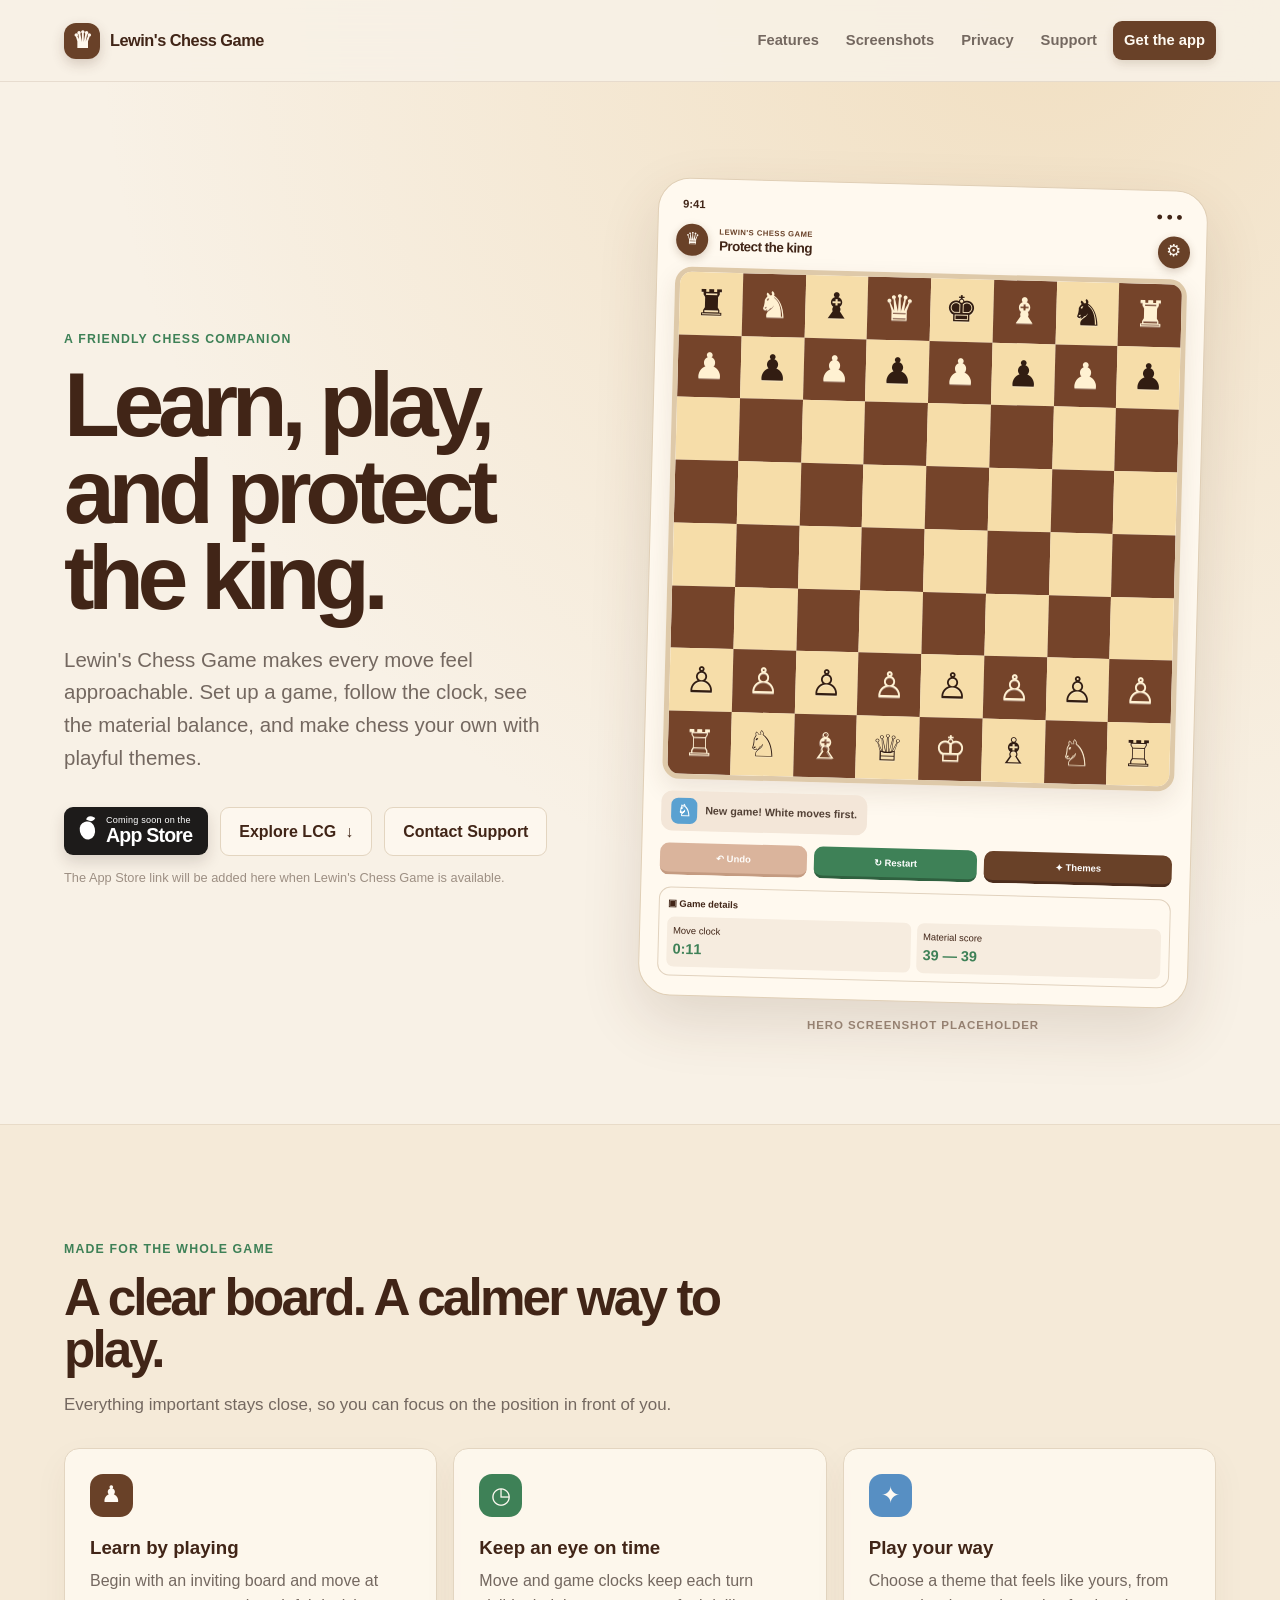
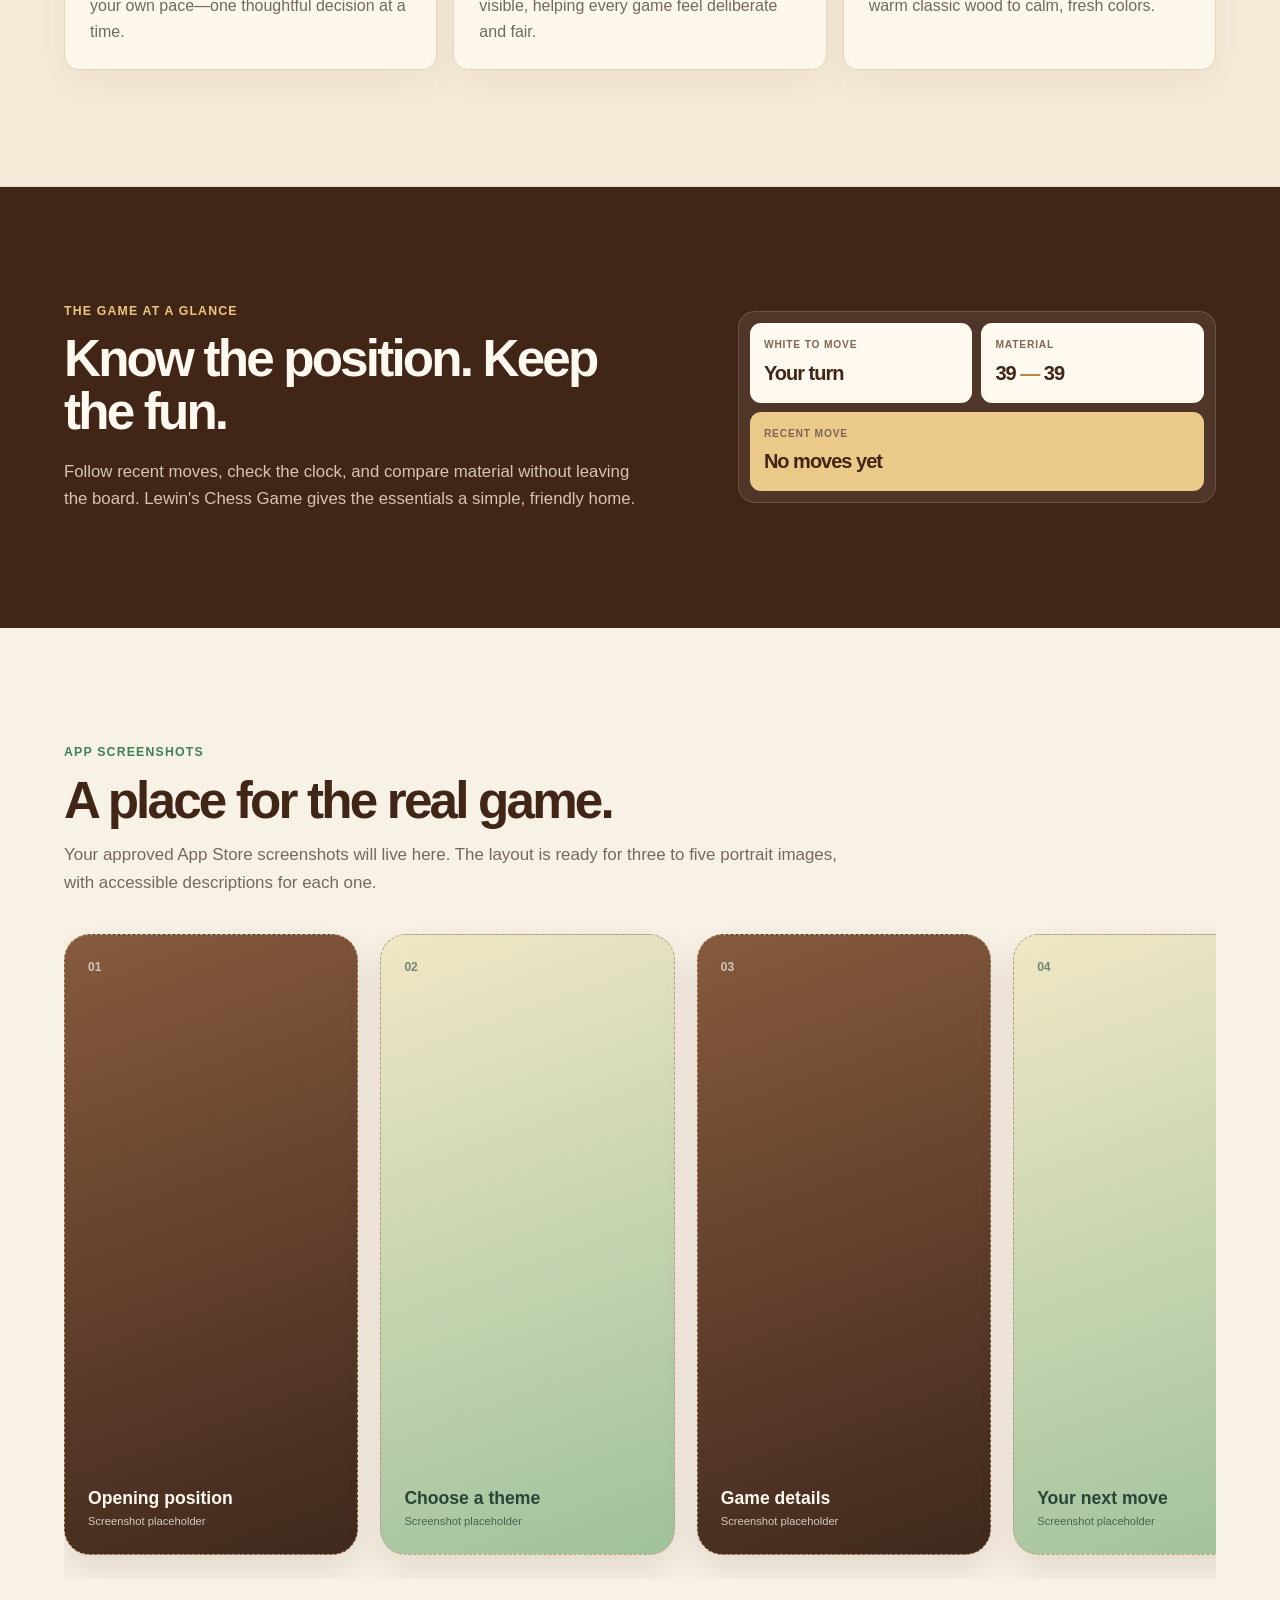
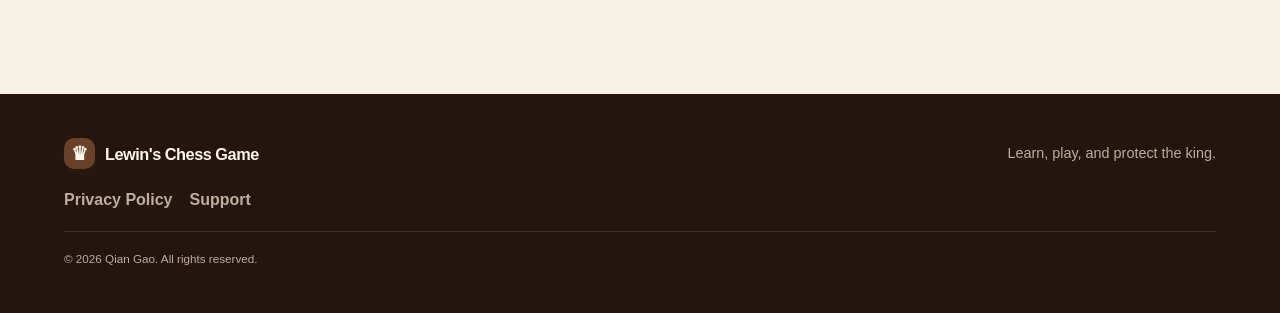
==== index.html @ d878111b "Commit message: Add initial project files including favicon, CSS, and HTML pages for index, privacy," ====
<!doctype html>
<html lang="en">
  <head>
    <meta charset="utf-8">
    <meta name="viewport" content="width=device-width, initial-scale=1">
    <meta name="theme-color" content="#f8f1e6">
    <meta name="description" content="Lewin's Chess Game is a friendly chess companion for learning, playing, and protecting the king.">
    <title>Lewin's Chess Game — Learn, play, and protect the king</title>
    <link rel="icon" href="assets/favicon.svg" type="image/svg+xml">
    <link rel="stylesheet" href="css/style.css">
  </head>
  <body>
    <header class="site-header">
      <a class="brand" href="index.html" aria-label="Lewin's Chess Game home">
        <span class="brand-mark" aria-hidden="true">♛</span>
        <span>Lewin's Chess Game</span>
      </a>
      <nav class="site-nav" aria-label="Main navigation">
        <a href="#features">Features</a>
        <a href="#screenshots">Screenshots</a>
        <a href="privacy.html">Privacy</a>
        <a href="support.html">Support</a>
        <a class="primary-nav-link" href="#download">Get the app</a>
      </nav>
    </header>

    <main>
      <section class="hero" aria-labelledby="hero-title">
        <div class="hero-copy">
          <p class="eyebrow">A friendly chess companion</p>
          <h1 id="hero-title">Learn, play, and protect the king.</h1>
          <p class="lead">Lewin's Chess Game makes every move feel approachable. Set up a game, follow the clock, see the material balance, and make chess your own with playful themes.</p>
          <div class="actions" id="download">
            <!-- Replace # with the App Store URL when the app is published. -->
            <a class="app-store-badge" href="#app-store-note" aria-label="Lewin's Chess Game on the App Store — coming soon">
              <span class="apple" aria-hidden="true">●</span><span><small>Coming soon on the</small><strong>App Store</strong></span>
            </a>
            <a class="button secondary" href="#features">Explore LCG <span aria-hidden="true">↓</span></a>
            <a class="button secondary" href="support.html">Contact Support</a>
          </div>
          <p class="app-store-note" id="app-store-note">The App Store link will be added here when Lewin's Chess Game is available.</p>
        </div>

        <div class="hero-media" aria-label="Lewin's Chess Game preview placeholder">
          <!-- Replace this entire .app-preview block with the final hero screenshot when supplied. -->
          <div class="app-preview">
            <div class="phone-top"><span>9:41</span><span>● ● ●</span></div>
            <div class="game-heading">
              <span class="mini-crown">♛</span>
              <span><b>LEWIN'S CHESS GAME</b><strong>Protect the king</strong></span>
              <span class="settings" aria-hidden="true">⚙</span>
            </div>
            <div class="chessboard" aria-hidden="true">
              <span>♜</span><span>♞</span><span>♝</span><span>♛</span><span>♚</span><span>♝</span><span>♞</span><span>♜</span>
              <span>♟</span><span>♟</span><span>♟</span><span>♟</span><span>♟</span><span>♟</span><span>♟</span><span>♟</span>
              <span></span><span></span><span></span><span></span><span></span><span></span><span></span><span></span>
              <span></span><span></span><span></span><span></span><span></span><span></span><span></span><span></span>
              <span></span><span></span><span></span><span></span><span></span><span></span><span></span><span></span>
              <span></span><span></span><span></span><span></span><span></span><span></span><span></span><span></span>
              <span>♙</span><span>♙</span><span>♙</span><span>♙</span><span>♙</span><span>♙</span><span>♙</span><span>♙</span>
              <span>♖</span><span>♘</span><span>♗</span><span>♕</span><span>♔</span><span>♗</span><span>♘</span><span>♖</span>
            </div>
            <div class="game-message"><span class="message-icon">♘</span><span>New game! White moves first.</span></div>
            <div class="game-buttons"><span>↶ Undo</span><span>↻ Restart</span><span>✦ Themes</span></div>
            <div class="game-details"><b>▣ Game details</b><span>Move clock <strong>0:11</strong></span><span>Material score <strong>39 — 39</strong></span></div>
          </div>
          <p class="placeholder-label">Hero screenshot placeholder</p>
        </div>
      </section>

      <section class="section features-section" id="features" aria-labelledby="features-title">
        <div class="section-heading">
          <p class="eyebrow">Made for the whole game</p>
          <h2 id="features-title">A clear board. A calmer way to play.</h2>
          <p>Everything important stays close, so you can focus on the position in front of you.</p>
        </div>
        <div class="feature-grid">
          <article class="feature">
            <span class="feature-icon" aria-hidden="true">♟</span>
            <h3>Learn by playing</h3>
            <p>Begin with an inviting board and move at your own pace—one thoughtful decision at a time.</p>
          </article>
          <article class="feature">
            <span class="feature-icon" aria-hidden="true">◷</span>
            <h3>Keep an eye on time</h3>
            <p>Move and game clocks keep each turn visible, helping every game feel deliberate and fair.</p>
          </article>
          <article class="feature">
            <span class="feature-icon" aria-hidden="true">✦</span>
            <h3>Play your way</h3>
            <p>Choose a theme that feels like yours, from warm classic wood to calm, fresh colors.</p>
          </article>
        </div>
      </section>

      <section class="section play-section" aria-labelledby="play-title">
        <div class="play-card">
          <div>
            <p class="eyebrow">The game at a glance</p>
            <h2 id="play-title">Know the position. Keep the fun.</h2>
            <p>Follow recent moves, check the clock, and compare material without leaving the board. Lewin's Chess Game gives the essentials a simple, friendly home.</p>
          </div>
          <div class="status-card" aria-label="Example game status">
            <div><span>WHITE TO MOVE</span><strong>Your turn</strong></div>
            <div><span>MATERIAL</span><strong>39 <i>—</i> 39</strong></div>
            <div class="recent-move"><span>RECENT MOVE</span><strong>No moves yet</strong></div>
          </div>
        </div>
      </section>

      <section class="section app-showcase" id="screenshots" aria-labelledby="screenshots-title">
        <div class="showcase-copy">
          <p class="eyebrow">App screenshots</p>
          <h2 id="screenshots-title">A place for the real game.</h2>
          <p>Your approved App Store screenshots will live here. The layout is ready for three to five portrait images, with accessible descriptions for each one.</p>
        </div>
        <!-- Replace the placeholder cards below with <img> elements using final App Store screenshots. -->
        <div class="screenshots" aria-label="Lewin's Chess Game screenshot placeholders">
          <div class="screenshot-placeholder"><span>01</span><strong>Opening position</strong><small>Screenshot placeholder</small></div>
          <div class="screenshot-placeholder alternate"><span>02</span><strong>Choose a theme</strong><small>Screenshot placeholder</small></div>
          <div class="screenshot-placeholder"><span>03</span><strong>Game details</strong><small>Screenshot placeholder</small></div>
          <div class="screenshot-placeholder alternate"><span>04</span><strong>Your next move</strong><small>Screenshot placeholder</small></div>
        </div>
      </section>
    </main>

    <footer class="site-footer">
      <a class="brand footer-brand" href="index.html"><span class="brand-mark" aria-hidden="true">♛</span><span>Lewin's Chess Game</span></a>
      <p>Learn, play, and protect the king.</p>
      <div>
        <a href="privacy.html">Privacy Policy</a>
        <a href="support.html">Support</a>
      </div>
      <small>© <span id="year">2026</span> Qian Gao. All rights reserved.</small>
    </footer>
    <script>document.getElementById('year').textContent = new Date().getFullYear();</script>
  </body>
</html>
---- css/style.css ----
:root {
  --header-height: 82px;
  --ink: #35271f;
  --muted: #746860;
  --line: #e3d5c0;
  --paper: #f8f1e6;
  --paper-deep: #f1e3cf;
  --white: #fffaf2;
  --brown: #694128;
  --brown-deep: #412517;
  --tan: #e4bd7c;
  --green: #3e8157;
  --blue: #578fc3;
  --shadow: 0 24px 60px rgba(85, 49, 25, .14);
}

* { box-sizing: border-box; }
html { scroll-behavior: smooth; overflow-x: hidden; }
body {
  margin: 0;
  padding-top: var(--header-height);
  color: var(--ink);
  background: radial-gradient(circle at 82% 0%, rgba(228, 189, 124, .34), transparent 26%), var(--paper);
  font-family: -apple-system, BlinkMacSystemFont, "Segoe UI", Inter, Roboto, Helvetica, Arial, sans-serif;
  line-height: 1.6;
  overflow-x: hidden;
}
img { display: block; max-width: 100%; }
a { color: inherit; }

.site-header {
  position: fixed; inset: 0 0 auto; z-index: 10;
  display: flex; align-items: center; justify-content: space-between; gap: 16px;
  min-height: var(--header-height); padding: 14px clamp(18px, 5vw, 72px);
  background: rgba(248, 241, 230, .9); border-bottom: 1px solid rgba(105, 65, 40, .12);
  backdrop-filter: blur(18px);
}
.brand { display: inline-flex; align-items: center; gap: 10px; color: var(--brown-deep); font-size: 1.02rem; font-weight: 850; letter-spacing: -.03em; text-decoration: none; white-space: nowrap; }
.brand-mark { display: grid; width: 36px; height: 36px; place-items: center; color: #fff8ed; background: var(--brown); border-radius: 12px; font-family: Georgia, serif; font-size: 1.46rem; line-height: 1; box-shadow: 0 5px 13px rgba(73, 41, 23, .2); }
.site-nav { display: flex; align-items: center; gap: 5px; margin-left: auto; }
.site-nav a { padding: 8px 11px; border-radius: 9px; color: var(--muted); font-size: .92rem; font-weight: 720; text-decoration: none; white-space: nowrap; }
.site-nav a:hover, .site-nav a[aria-current="page"] { color: var(--brown-deep); background: rgba(105, 65, 40, .08); }
.site-nav .primary-nav-link { color: #fffaf2; background: var(--brown); box-shadow: 0 4px 10px rgba(73, 41, 23, .15); }
.site-nav .primary-nav-link:hover { color: white; background: var(--brown-deep); }

.hero { display: grid; grid-template-columns: minmax(0, .91fr) minmax(340px, 1.09fr); align-items: center; gap: clamp(32px, 6vw, 88px); min-height: calc(100vh - var(--header-height)); padding: clamp(50px, 8vw, 104px) clamp(20px, 5vw, 72px) clamp(56px, 7vw, 92px); }
.hero-copy { max-width: 645px; }
.eyebrow { margin: 0 0 12px; color: var(--green); font-size: .77rem; font-weight: 850; letter-spacing: .095em; text-transform: uppercase; }
h1, h2, h3, p { overflow-wrap: anywhere; }
h1, h2, h3, .game-heading strong, .app-store-badge strong { font-family: ui-rounded, "Arial Rounded MT Bold", "Trebuchet MS", sans-serif; }
h1 { max-width: 740px; margin: 0; color: var(--brown-deep); font-size: clamp(3.15rem, 7.15vw, 6.8rem); line-height: .94; letter-spacing: -.07em; }
h2 { margin: 0; color: var(--brown-deep); font-size: clamp(2rem, 4vw, 3.55rem); line-height: 1.03; letter-spacing: -.055em; }
h3 { margin: 0 0 8px; color: var(--brown-deep); font-size: 1.17rem; line-height: 1.2; }
.lead { max-width: 605px; margin: 24px 0 0; color: var(--muted); font-size: clamp(1.05rem, 1.7vw, 1.28rem); }
.actions { display: flex; flex-wrap: wrap; gap: 12px; align-items: center; margin-top: 32px; }
.app-store-badge { display: inline-flex; align-items: center; gap: 8px; min-height: 48px; padding: 6px 16px 7px 13px; color: #fff; background: #1d1b1a; border-radius: 9px; box-shadow: 0 7px 15px rgba(45, 30, 22, .15); text-decoration: none; }
.app-store-badge:hover { transform: translateY(-1px); }
.app-store-badge .apple { position: relative; display: block; width: 21px; height: 25px; color: transparent; background: white; border-radius: 46% 46% 52% 52%; transform: rotate(-13deg) scale(.72); }
.app-store-badge .apple::before { content: ""; position: absolute; width: 11px; height: 7px; top: -6px; right: -3px; background: white; border-radius: 10px 1px 10px 1px; transform: rotate(35deg); }
.app-store-badge small, .app-store-badge strong { display: block; line-height: 1.1; }
.app-store-badge small { font-size: .57rem; letter-spacing: .02em; }
.app-store-badge strong { font-size: 1.22rem; font-weight: 650; letter-spacing: -.04em; }
.button { display: inline-flex; align-items: center; justify-content: center; gap: 9px; min-height: 48px; padding: 11px 18px; border: 1px solid var(--line); border-radius: 9px; color: var(--brown-deep); background: rgba(255, 250, 242, .7); font-weight: 800; text-decoration: none; }
.button:hover { background: var(--white); border-color: #cdb797; }
.app-store-note { margin: 12px 0 0; color: #9d8f83; font-size: .8rem; }

.hero-media { min-width: 0; }
.app-preview { width: min(100%, 550px); margin: 0 auto; padding: 17px 18px 19px; border: 1px solid #e0cfb6; border-radius: 32px; background: #fff9ef; box-shadow: var(--shadow); transform: rotate(1.5deg); }
.phone-top { display: flex; justify-content: space-between; padding: 0 6px 10px; color: var(--brown-deep); font-size: .7rem; font-weight: 800; }
.game-heading { display: grid; grid-template-columns: 35px 1fr 30px; gap: 8px; align-items: center; margin: 0 0 11px; }
.mini-crown, .settings { display: grid; width: 32px; height: 32px; place-items: center; color: #fffaf2; background: var(--brown); border-radius: 50%; font-family: Georgia, serif; font-size: 1.05rem; box-shadow: 0 3px 8px rgba(82, 49, 25, .22); }
.settings { font-family: inherit; font-size: 1.05rem; }
.game-heading b { display: block; color: var(--brown); font-size: .48rem; letter-spacing: .06em; }
.game-heading strong { display: block; color: var(--brown-deep); font-size: .84rem; line-height: 1.1; letter-spacing: -.04em; }
.chessboard { display: grid; grid-template-columns: repeat(8, 1fr); overflow: hidden; border: 5px solid #dec9a9; border-radius: 17px; aspect-ratio: 1; box-shadow: 0 10px 25px rgba(83, 48, 26, .1); }
.chessboard span { display: grid; min-width: 0; aspect-ratio: 1; place-items: center; color: #321d12; background: #f6dda9; font-family: Georgia, serif; font-size: clamp(1.05rem, 4vw, 2.25rem); line-height: 1; text-shadow: 0 1px 0 rgba(255, 255, 255, .35); }
.chessboard span:nth-child(16n + 2), .chessboard span:nth-child(16n + 4), .chessboard span:nth-child(16n + 6), .chessboard span:nth-child(16n + 8), .chessboard span:nth-child(16n + 9), .chessboard span:nth-child(16n + 11), .chessboard span:nth-child(16n + 13), .chessboard span:nth-child(16n + 15) { background: #75442a; color: #fff1d2; }
.game-message { display: flex; gap: 8px; align-items: center; width: max-content; max-width: 80%; margin: 12px 0; padding: 7px 10px; color: #524035; background: #f3e6d8; border-radius: 11px; font-size: .67rem; font-weight: 750; }
.message-icon { display: grid; width: 26px; height: 26px; place-items: center; color: #fff; background: #5aa1d1; border-radius: 7px; font-family: Georgia, serif; font-size: 1rem; }
.game-buttons { display: grid; grid-template-columns: .9fr 1fr 1.15fr; gap: 7px; }
.game-buttons span { padding: 7px 4px; color: #fff; border-bottom: 3px solid #2f603f; border-radius: 9px; background: var(--green); text-align: center; font-size: .59rem; font-weight: 800; }
.game-buttons span:first-child { opacity: .65; border-bottom-color: #a66a47; background: #c79071; }.game-buttons span:last-child { border-bottom-color: #4c2d1d; background: var(--brown); }
.game-details { display: grid; grid-template-columns: 1fr 1fr; gap: 6px; margin-top: 12px; padding: 8px; border: 1px solid #e1d2be; border-radius: 12px; color: var(--brown-deep); font-size: .59rem; }
.game-details b { grid-column: 1 / -1; }.game-details span { padding: 6px; background: #f6ecdf; border-radius: 7px; }.game-details strong { display: block; color: var(--green); font-size: .9rem; }.placeholder-label { margin: 13px 0 0; color: #9b8878; text-align: center; font-size: .72rem; font-weight: 800; text-transform: uppercase; letter-spacing: .08em; }

.section { padding: clamp(70px, 9vw, 120px) clamp(20px, 5vw, 72px); }
.features-section { background: rgba(244, 229, 206, .55); border-block: 1px solid rgba(105, 65, 40, .09); }
.section-heading { max-width: 730px; margin-bottom: 30px; }.section-heading > p:last-child, .showcase-copy > p:last-child { margin: 14px 0 0; color: var(--muted); font-size: 1.06rem; }
.feature-grid { display: grid; grid-template-columns: repeat(3, minmax(0, 1fr)); gap: 16px; }
.feature { min-height: 218px; padding: 25px; background: rgba(255, 250, 242, .8); border: 1px solid var(--line); border-radius: 15px; box-shadow: 0 13px 34px rgba(105, 65, 40, .05); }.feature:hover { transform: translateY(-3px); box-shadow: 0 16px 42px rgba(105, 65, 40, .11); }.feature-icon { display: grid; width: 43px; height: 43px; place-items: center; margin-bottom: 20px; color: #fffaf2; background: var(--brown); border-radius: 13px; font-family: Georgia, serif; font-size: 1.42rem; }.feature:nth-child(2) .feature-icon { background: var(--green); font-family: inherit; }.feature:nth-child(3) .feature-icon { background: var(--blue); font-family: inherit; }.feature p { margin: 0; color: var(--muted); }
.play-section { background: var(--brown-deep); }.play-card { display: grid; grid-template-columns: 1.1fr .9fr; gap: clamp(30px, 7vw, 90px); align-items: center; max-width: 1180px; margin: 0 auto; }.play-card h2 { color: #fff9ef; }.play-card .eyebrow { color: #e8c780; }.play-card p:not(.eyebrow) { max-width: 600px; margin: 20px 0 0; color: #d6c4b4; font-size: 1.05rem; }.status-card { display: grid; grid-template-columns: 1fr 1fr; gap: 9px; padding: 11px; border: 1px solid rgba(255,255,255,.15); border-radius: 17px; background: rgba(255,255,255,.08); }.status-card > div { padding: 14px; border-radius: 11px; background: #fff9ef; }.status-card .recent-move { grid-column: 1 / -1; background: #eac989; }.status-card span { display: block; color: #7e6658; font-size: .64rem; font-weight: 850; letter-spacing: .08em; }.status-card strong { display: block; margin-top: 3px; color: var(--brown-deep); font-family: ui-rounded, "Arial Rounded MT Bold", sans-serif; font-size: 1.25rem; letter-spacing: -.05em; }.status-card i { color: #b08749; font-style: normal; }
.app-showcase { overflow: hidden; }.showcase-copy { max-width: 780px; margin-bottom: 30px; }.screenshots { display: flex; gap: clamp(14px, 2vw, 22px); overflow-x: auto; padding: 8px 0 24px; scroll-snap-type: x mandatory; scrollbar-color: var(--brown) #eee0cb; }.screenshot-placeholder { display: flex; flex: 0 0 clamp(220px, 23vw, 295px); aspect-ratio: 9 / 19; flex-direction: column; justify-content: flex-end; padding: 23px; color: #fff9ef; border: 1px dashed #ba9e7a; border-radius: 26px; background: linear-gradient(160deg, #865a3d, #3f281d); box-shadow: 0 15px 35px rgba(85,49,25,.12); scroll-snap-align: start; }.screenshot-placeholder.alternate { color: #284538; background: linear-gradient(160deg, #f0e7c6, #9fc29b); }.screenshot-placeholder span { margin-bottom: auto; color: rgba(255,255,255,.65); font-size: .75rem; font-weight: 850; }.screenshot-placeholder.alternate span { color: rgba(40,69,56,.6); }.screenshot-placeholder strong { font-family: ui-rounded, "Arial Rounded MT Bold", sans-serif; font-size: 1.1rem; line-height: 1.1; }.screenshot-placeholder small { margin-top: 5px; opacity: .76; font-size: .7rem; }

.site-footer { display: grid; grid-template-columns: 1fr auto; gap: 18px 32px; align-items: center; padding: 44px clamp(20px, 5vw, 72px); color: #bfae9e; background: #24160f; }.site-footer .brand { color: #fff9ef; }.footer-brand .brand-mark { width: 31px; height: 31px; border-radius: 10px; font-size: 1.2rem; }.site-footer p { margin: 0; font-size: .9rem; }.site-footer > div { display: flex; gap: 17px; }.site-footer a { text-decoration: none; font-weight: 750; }.site-footer > div a:hover { color: #fff9ef; }.site-footer small { grid-column: 1 / -1; padding-top: 18px; border-top: 1px solid rgba(255,255,255,.12); font-size: .73rem; }.site-footer.compact { margin-top: auto; }

.content-page { width: min(930px, 100%); min-height: calc(100vh - var(--header-height)); margin: 0 auto; padding: clamp(62px, 9vw, 118px) clamp(20px, 5vw, 72px); }.content-page h1 { font-size: clamp(3rem, 7vw, 5.8rem); }.page-intro { max-width: 670px; margin: 20px 0 0; color: var(--muted); font-size: 1.12rem; }.notice { display: grid; gap: 5px; margin: 38px 0; padding: 18px 20px; color: #6d472d; border: 1px solid #d9bb7d; border-radius: 12px; background: #fff5db; }.notice span { color: #856b57; font-size: .92rem; }.policy { padding-top: 8px; }.policy h2 { margin-bottom: 30px; }.policy h3 { margin-top: 30px; }.policy p { margin: 7px 0 0; color: var(--muted); }.support-page { display: flex; flex-direction: column; justify-content: center; }

@media (max-width: 760px) { :root { --header-height: 70px; } .site-header { padding-inline: 16px; }.brand { font-size: .9rem; }.brand-mark { width: 30px; height: 30px; border-radius: 10px; font-size: 1.2rem; }.site-nav { gap: 1px; }.site-nav a { padding: 7px 7px; font-size: .76rem; }.site-nav a:not(.primary-nav-link):not([aria-current="page"]) { display: none; }.hero { grid-template-columns: 1fr; padding-top: 46px; }.hero-copy { text-align: center; }.actions { justify-content: center; }.app-store-note { text-align: center; }.hero-media { max-width: 500px; margin: 0 auto; }.app-preview { transform: none; }.feature-grid, .play-card { grid-template-columns: 1fr; }.feature { min-height: 0; }.section { padding-block: 70px; }.site-footer { grid-template-columns: 1fr; }.site-footer > div { grid-row: 2; }.site-footer small { grid-column: auto; }.content-page { min-height: calc(100vh - var(--header-height)); } }
@media (max-width: 390px) { .site-nav .primary-nav-link { display: none; }.site-nav a[aria-current="page"] { display: inline; }.game-heading strong { font-size: .73rem; }.game-buttons span { font-size: .52rem; }.app-preview { padding-inline: 12px; }.chessboard { border-width: 4px; } }
@media (prefers-reduced-motion: reduce) { html { scroll-behavior: auto; }.feature, .app-store-badge { transition: none; }.feature:hover, .app-store-badge:hover { transform: none; } }
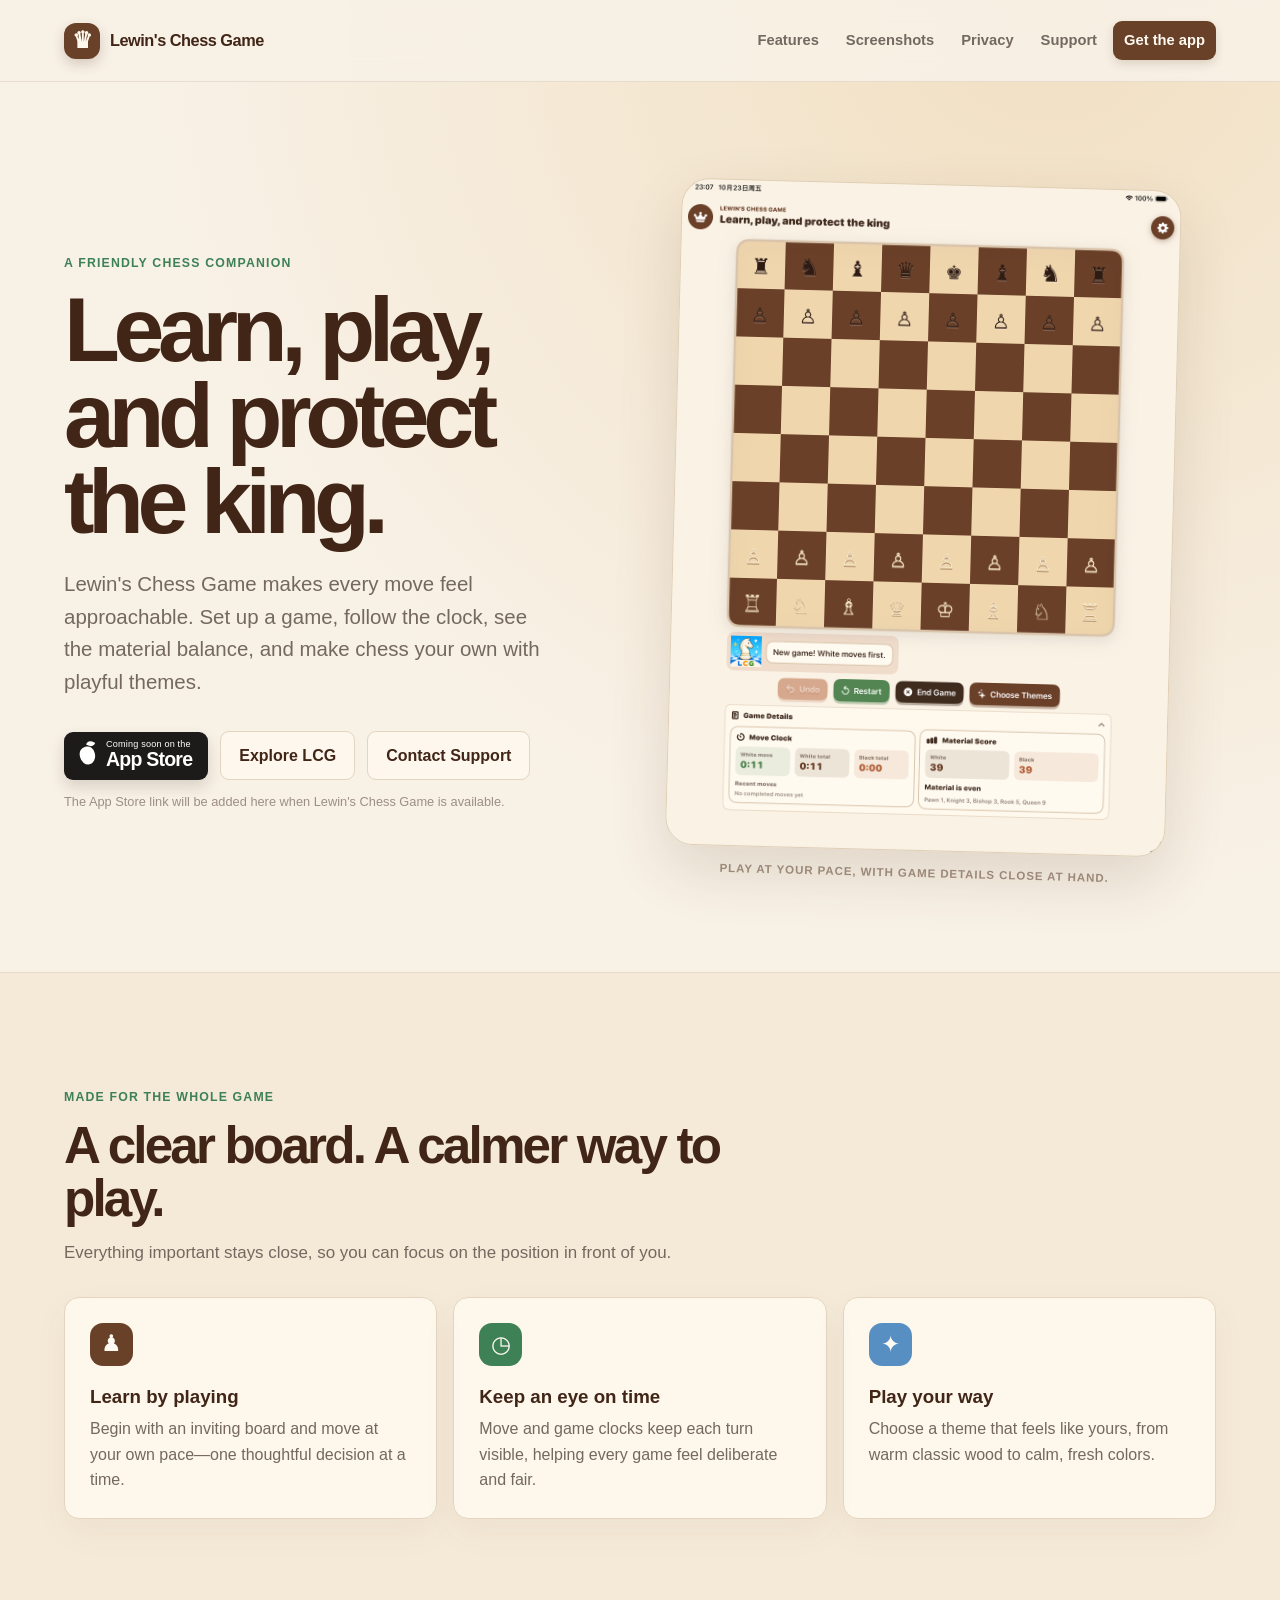
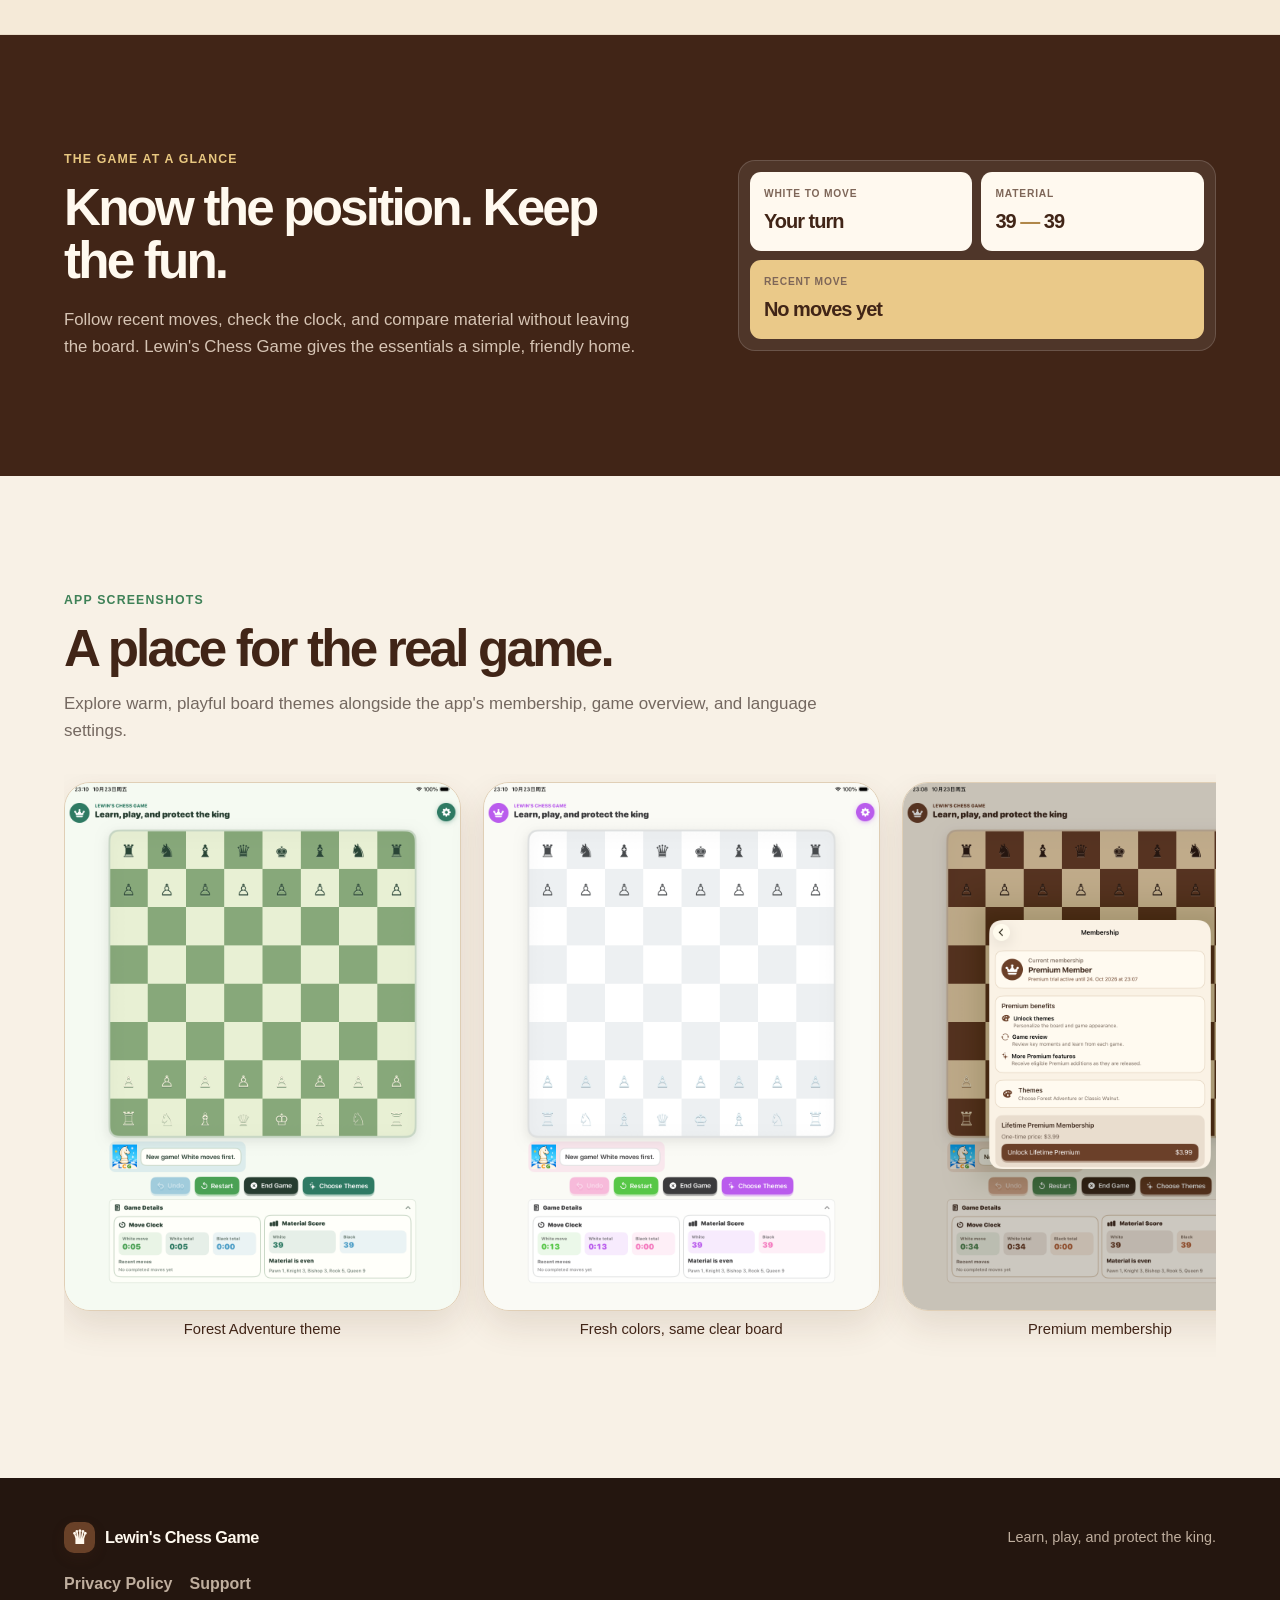
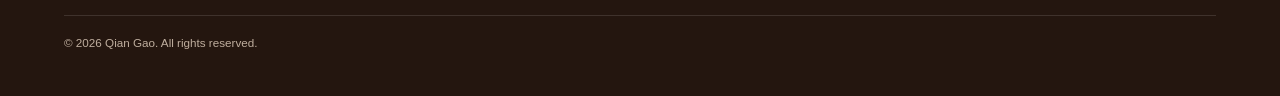
==== commit a3e283dd: "Add ipad screenshots" ====
--- a/index.html
+++ b/index.html
@@ -7,7 +7,7 @@
     <meta name="description" content="Lewin's Chess Game is a friendly chess companion for learning, playing, and protecting the king.">
     <title>Lewin's Chess Game — Learn, play, and protect the king</title>
     <link rel="icon" href="assets/favicon.svg" type="image/svg+xml">
-    <link rel="stylesheet" href="css/style.css">
+    <link rel="stylesheet" href="css/style.css?v=20261024-2">
   </head>
   <body>
     <header class="site-header">
@@ -35,36 +35,17 @@
             <a class="app-store-badge" href="#app-store-note" aria-label="Lewin's Chess Game on the App Store — coming soon">
               <span class="apple" aria-hidden="true">●</span><span><small>Coming soon on the</small><strong>App Store</strong></span>
             </a>
-            <a class="button secondary" href="#features">Explore LCG <span aria-hidden="true">↓</span></a>
+            <a class="button secondary" href="#features">Explore LCG</a>
             <a class="button secondary" href="support.html">Contact Support</a>
           </div>
           <p class="app-store-note" id="app-store-note">The App Store link will be added here when Lewin's Chess Game is available.</p>
         </div>
 
-        <div class="hero-media" aria-label="Lewin's Chess Game preview placeholder">
-          <!-- Replace this entire .app-preview block with the final hero screenshot when supplied. -->
-          <div class="app-preview">
-            <div class="phone-top"><span>9:41</span><span>● ● ●</span></div>
-            <div class="game-heading">
-              <span class="mini-crown">♛</span>
-              <span><b>LEWIN'S CHESS GAME</b><strong>Protect the king</strong></span>
-              <span class="settings" aria-hidden="true">⚙</span>
-            </div>
-            <div class="chessboard" aria-hidden="true">
-              <span>♜</span><span>♞</span><span>♝</span><span>♛</span><span>♚</span><span>♝</span><span>♞</span><span>♜</span>
-              <span>♟</span><span>♟</span><span>♟</span><span>♟</span><span>♟</span><span>♟</span><span>♟</span><span>♟</span>
-              <span></span><span></span><span></span><span></span><span></span><span></span><span></span><span></span>
-              <span></span><span></span><span></span><span></span><span></span><span></span><span></span><span></span>
-              <span></span><span></span><span></span><span></span><span></span><span></span><span></span><span></span>
-              <span></span><span></span><span></span><span></span><span></span><span></span><span></span><span></span>
-              <span>♙</span><span>♙</span><span>♙</span><span>♙</span><span>♙</span><span>♙</span><span>♙</span><span>♙</span>
-              <span>♖</span><span>♘</span><span>♗</span><span>♕</span><span>♔</span><span>♗</span><span>♘</span><span>♖</span>
-            </div>
-            <div class="game-message"><span class="message-icon">♘</span><span>New game! White moves first.</span></div>
-            <div class="game-buttons"><span>↶ Undo</span><span>↻ Restart</span><span>✦ Themes</span></div>
-            <div class="game-details"><b>▣ Game details</b><span>Move clock <strong>0:11</strong></span><span>Material score <strong>39 — 39</strong></span></div>
-          </div>
-          <p class="placeholder-label">Hero screenshot placeholder</p>
+        <div class="hero-media">
+          <figure class="hero-screenshot">
+            <img src="assets/iPad-screenshot-1.png" width="2064" height="2752" alt="Lewin's Chess Game showing the opening position on a warm walnut chessboard" fetchpriority="high">
+            <figcaption>Play at your pace, with game details close at hand.</figcaption>
+          </figure>
         </div>
       </section>
 
@@ -112,14 +93,29 @@
         <div class="showcase-copy">
           <p class="eyebrow">App screenshots</p>
           <h2 id="screenshots-title">A place for the real game.</h2>
-          <p>Your approved App Store screenshots will live here. The layout is ready for three to five portrait images, with accessible descriptions for each one.</p>
+          <p>Explore warm, playful board themes alongside the app's membership, game overview, and language settings.</p>
         </div>
-        <!-- Replace the placeholder cards below with <img> elements using final App Store screenshots. -->
-        <div class="screenshots" aria-label="Lewin's Chess Game screenshot placeholders">
-          <div class="screenshot-placeholder"><span>01</span><strong>Opening position</strong><small>Screenshot placeholder</small></div>
-          <div class="screenshot-placeholder alternate"><span>02</span><strong>Choose a theme</strong><small>Screenshot placeholder</small></div>
-          <div class="screenshot-placeholder"><span>03</span><strong>Game details</strong><small>Screenshot placeholder</small></div>
-          <div class="screenshot-placeholder alternate"><span>04</span><strong>Your next move</strong><small>Screenshot placeholder</small></div>
+        <div class="screenshots" aria-label="Lewin's Chess Game screenshots">
+          <figure class="screenshot-card">
+            <img src="assets/iPad-screenshot-2.png" width="2064" height="2752" alt="Lewin's Chess Game opening position with the Forest Adventure theme">
+            <figcaption>Forest Adventure theme</figcaption>
+          </figure>
+          <figure class="screenshot-card">
+            <img src="assets/iPad-screenshot-3.png" width="2064" height="2752" alt="Lewin's Chess Game opening position with a light lavender and blue theme">
+            <figcaption>Fresh colors, same clear board</figcaption>
+          </figure>
+          <figure class="screenshot-card">
+            <img src="assets/iPad-screenshot-4.png" width="2064" height="2752" alt="Lewin's Chess Game Premium Membership screen with themes and game review benefits">
+            <figcaption>Premium membership</figcaption>
+          </figure>
+          <figure class="screenshot-card">
+            <img src="assets/iPad-screenshot-5.png" width="2064" height="2752" alt="Lewin's Chess Game description screen explaining play modes and learning features">
+            <figcaption>Built to learn as you move</figcaption>
+          </figure>
+          <figure class="screenshot-card">
+            <img src="assets/iPad-screenshot-6.png" width="2064" height="2752" alt="Lewin's Chess Game language selection screen showing English, Chinese, German, French, and Spanish">
+            <figcaption>Choose your language</figcaption>
+          </figure>
         </div>
       </section>
     </main>
--- a/css/style.css
+++ b/css/style.css
@@ -25,7 +25,7 @@
   line-height: 1.6;
   overflow-x: hidden;
 }
-img { display: block; max-width: 100%; }
+img { display: block; max-width: 100%; height: auto; }
 a { color: inherit; }
 
 .site-header {
@@ -65,23 +65,9 @@
 .app-store-note { margin: 12px 0 0; color: #9d8f83; font-size: .8rem; }
 
 .hero-media { min-width: 0; }
-.app-preview { width: min(100%, 550px); margin: 0 auto; padding: 17px 18px 19px; border: 1px solid #e0cfb6; border-radius: 32px; background: #fff9ef; box-shadow: var(--shadow); transform: rotate(1.5deg); }
-.phone-top { display: flex; justify-content: space-between; padding: 0 6px 10px; color: var(--brown-deep); font-size: .7rem; font-weight: 800; }
-.game-heading { display: grid; grid-template-columns: 35px 1fr 30px; gap: 8px; align-items: center; margin: 0 0 11px; }
-.mini-crown, .settings { display: grid; width: 32px; height: 32px; place-items: center; color: #fffaf2; background: var(--brown); border-radius: 50%; font-family: Georgia, serif; font-size: 1.05rem; box-shadow: 0 3px 8px rgba(82, 49, 25, .22); }
-.settings { font-family: inherit; font-size: 1.05rem; }
-.game-heading b { display: block; color: var(--brown); font-size: .48rem; letter-spacing: .06em; }
-.game-heading strong { display: block; color: var(--brown-deep); font-size: .84rem; line-height: 1.1; letter-spacing: -.04em; }
-.chessboard { display: grid; grid-template-columns: repeat(8, 1fr); overflow: hidden; border: 5px solid #dec9a9; border-radius: 17px; aspect-ratio: 1; box-shadow: 0 10px 25px rgba(83, 48, 26, .1); }
-.chessboard span { display: grid; min-width: 0; aspect-ratio: 1; place-items: center; color: #321d12; background: #f6dda9; font-family: Georgia, serif; font-size: clamp(1.05rem, 4vw, 2.25rem); line-height: 1; text-shadow: 0 1px 0 rgba(255, 255, 255, .35); }
-.chessboard span:nth-child(16n + 2), .chessboard span:nth-child(16n + 4), .chessboard span:nth-child(16n + 6), .chessboard span:nth-child(16n + 8), .chessboard span:nth-child(16n + 9), .chessboard span:nth-child(16n + 11), .chessboard span:nth-child(16n + 13), .chessboard span:nth-child(16n + 15) { background: #75442a; color: #fff1d2; }
-.game-message { display: flex; gap: 8px; align-items: center; width: max-content; max-width: 80%; margin: 12px 0; padding: 7px 10px; color: #524035; background: #f3e6d8; border-radius: 11px; font-size: .67rem; font-weight: 750; }
-.message-icon { display: grid; width: 26px; height: 26px; place-items: center; color: #fff; background: #5aa1d1; border-radius: 7px; font-family: Georgia, serif; font-size: 1rem; }
-.game-buttons { display: grid; grid-template-columns: .9fr 1fr 1.15fr; gap: 7px; }
-.game-buttons span { padding: 7px 4px; color: #fff; border-bottom: 3px solid #2f603f; border-radius: 9px; background: var(--green); text-align: center; font-size: .59rem; font-weight: 800; }
-.game-buttons span:first-child { opacity: .65; border-bottom-color: #a66a47; background: #c79071; }.game-buttons span:last-child { border-bottom-color: #4c2d1d; background: var(--brown); }
-.game-details { display: grid; grid-template-columns: 1fr 1fr; gap: 6px; margin-top: 12px; padding: 8px; border: 1px solid #e1d2be; border-radius: 12px; color: var(--brown-deep); font-size: .59rem; }
-.game-details b { grid-column: 1 / -1; }.game-details span { padding: 6px; background: #f6ecdf; border-radius: 7px; }.game-details strong { display: block; color: var(--green); font-size: .9rem; }.placeholder-label { margin: 13px 0 0; color: #9b8878; text-align: center; font-size: .72rem; font-weight: 800; text-transform: uppercase; letter-spacing: .08em; }
+.hero-screenshot { width: min(100%, 500px); margin: 0 auto; transform: rotate(1.5deg); }
+.hero-screenshot img { width: 100%; height: auto; aspect-ratio: 3 / 4; object-fit: contain; border: 1px solid #e0cfb6; border-radius: 28px; box-shadow: var(--shadow); }
+.hero-screenshot figcaption { margin-top: 13px; color: #9b8878; font-size: .72rem; font-weight: 800; letter-spacing: .08em; text-align: center; text-transform: uppercase; }
 
 .section { padding: clamp(70px, 9vw, 120px) clamp(20px, 5vw, 72px); }
 .features-section { background: rgba(244, 229, 206, .55); border-block: 1px solid rgba(105, 65, 40, .09); }
@@ -89,12 +75,12 @@
 .feature-grid { display: grid; grid-template-columns: repeat(3, minmax(0, 1fr)); gap: 16px; }
 .feature { min-height: 218px; padding: 25px; background: rgba(255, 250, 242, .8); border: 1px solid var(--line); border-radius: 15px; box-shadow: 0 13px 34px rgba(105, 65, 40, .05); }.feature:hover { transform: translateY(-3px); box-shadow: 0 16px 42px rgba(105, 65, 40, .11); }.feature-icon { display: grid; width: 43px; height: 43px; place-items: center; margin-bottom: 20px; color: #fffaf2; background: var(--brown); border-radius: 13px; font-family: Georgia, serif; font-size: 1.42rem; }.feature:nth-child(2) .feature-icon { background: var(--green); font-family: inherit; }.feature:nth-child(3) .feature-icon { background: var(--blue); font-family: inherit; }.feature p { margin: 0; color: var(--muted); }
 .play-section { background: var(--brown-deep); }.play-card { display: grid; grid-template-columns: 1.1fr .9fr; gap: clamp(30px, 7vw, 90px); align-items: center; max-width: 1180px; margin: 0 auto; }.play-card h2 { color: #fff9ef; }.play-card .eyebrow { color: #e8c780; }.play-card p:not(.eyebrow) { max-width: 600px; margin: 20px 0 0; color: #d6c4b4; font-size: 1.05rem; }.status-card { display: grid; grid-template-columns: 1fr 1fr; gap: 9px; padding: 11px; border: 1px solid rgba(255,255,255,.15); border-radius: 17px; background: rgba(255,255,255,.08); }.status-card > div { padding: 14px; border-radius: 11px; background: #fff9ef; }.status-card .recent-move { grid-column: 1 / -1; background: #eac989; }.status-card span { display: block; color: #7e6658; font-size: .64rem; font-weight: 850; letter-spacing: .08em; }.status-card strong { display: block; margin-top: 3px; color: var(--brown-deep); font-family: ui-rounded, "Arial Rounded MT Bold", sans-serif; font-size: 1.25rem; letter-spacing: -.05em; }.status-card i { color: #b08749; font-style: normal; }
-.app-showcase { overflow: hidden; }.showcase-copy { max-width: 780px; margin-bottom: 30px; }.screenshots { display: flex; gap: clamp(14px, 2vw, 22px); overflow-x: auto; padding: 8px 0 24px; scroll-snap-type: x mandatory; scrollbar-color: var(--brown) #eee0cb; }.screenshot-placeholder { display: flex; flex: 0 0 clamp(220px, 23vw, 295px); aspect-ratio: 9 / 19; flex-direction: column; justify-content: flex-end; padding: 23px; color: #fff9ef; border: 1px dashed #ba9e7a; border-radius: 26px; background: linear-gradient(160deg, #865a3d, #3f281d); box-shadow: 0 15px 35px rgba(85,49,25,.12); scroll-snap-align: start; }.screenshot-placeholder.alternate { color: #284538; background: linear-gradient(160deg, #f0e7c6, #9fc29b); }.screenshot-placeholder span { margin-bottom: auto; color: rgba(255,255,255,.65); font-size: .75rem; font-weight: 850; }.screenshot-placeholder.alternate span { color: rgba(40,69,56,.6); }.screenshot-placeholder strong { font-family: ui-rounded, "Arial Rounded MT Bold", sans-serif; font-size: 1.1rem; line-height: 1.1; }.screenshot-placeholder small { margin-top: 5px; opacity: .76; font-size: .7rem; }
+.app-showcase { overflow: hidden; }.showcase-copy { max-width: 780px; margin-bottom: 30px; }.screenshots { display: flex; gap: clamp(14px, 2vw, 22px); overflow-x: auto; padding: 8px 0 24px; scroll-snap-type: x mandatory; scrollbar-color: var(--brown) #eee0cb; }.screenshot-card { flex: 0 0 clamp(280px, 31vw, 420px); margin: 0; scroll-snap-align: start; }.screenshot-card img { width: 100%; height: auto; aspect-ratio: 3 / 4; object-fit: contain; border: 1px solid #e0cfb6; border-radius: 26px; box-shadow: 0 15px 35px rgba(85,49,25,.12); }.screenshot-card figcaption { margin-top: 10px; color: var(--brown-deep); font-family: ui-rounded, "Arial Rounded MT Bold", sans-serif; font-size: .92rem; line-height: 1.2; text-align: center; }
 
 .site-footer { display: grid; grid-template-columns: 1fr auto; gap: 18px 32px; align-items: center; padding: 44px clamp(20px, 5vw, 72px); color: #bfae9e; background: #24160f; }.site-footer .brand { color: #fff9ef; }.footer-brand .brand-mark { width: 31px; height: 31px; border-radius: 10px; font-size: 1.2rem; }.site-footer p { margin: 0; font-size: .9rem; }.site-footer > div { display: flex; gap: 17px; }.site-footer a { text-decoration: none; font-weight: 750; }.site-footer > div a:hover { color: #fff9ef; }.site-footer small { grid-column: 1 / -1; padding-top: 18px; border-top: 1px solid rgba(255,255,255,.12); font-size: .73rem; }.site-footer.compact { margin-top: auto; }
 
 .content-page { width: min(930px, 100%); min-height: calc(100vh - var(--header-height)); margin: 0 auto; padding: clamp(62px, 9vw, 118px) clamp(20px, 5vw, 72px); }.content-page h1 { font-size: clamp(3rem, 7vw, 5.8rem); }.page-intro { max-width: 670px; margin: 20px 0 0; color: var(--muted); font-size: 1.12rem; }.notice { display: grid; gap: 5px; margin: 38px 0; padding: 18px 20px; color: #6d472d; border: 1px solid #d9bb7d; border-radius: 12px; background: #fff5db; }.notice span { color: #856b57; font-size: .92rem; }.policy { padding-top: 8px; }.policy h2 { margin-bottom: 30px; }.policy h3 { margin-top: 30px; }.policy p { margin: 7px 0 0; color: var(--muted); }.support-page { display: flex; flex-direction: column; justify-content: center; }
 
-@media (max-width: 760px) { :root { --header-height: 70px; } .site-header { padding-inline: 16px; }.brand { font-size: .9rem; }.brand-mark { width: 30px; height: 30px; border-radius: 10px; font-size: 1.2rem; }.site-nav { gap: 1px; }.site-nav a { padding: 7px 7px; font-size: .76rem; }.site-nav a:not(.primary-nav-link):not([aria-current="page"]) { display: none; }.hero { grid-template-columns: 1fr; padding-top: 46px; }.hero-copy { text-align: center; }.actions { justify-content: center; }.app-store-note { text-align: center; }.hero-media { max-width: 500px; margin: 0 auto; }.app-preview { transform: none; }.feature-grid, .play-card { grid-template-columns: 1fr; }.feature { min-height: 0; }.section { padding-block: 70px; }.site-footer { grid-template-columns: 1fr; }.site-footer > div { grid-row: 2; }.site-footer small { grid-column: auto; }.content-page { min-height: calc(100vh - var(--header-height)); } }
-@media (max-width: 390px) { .site-nav .primary-nav-link { display: none; }.site-nav a[aria-current="page"] { display: inline; }.game-heading strong { font-size: .73rem; }.game-buttons span { font-size: .52rem; }.app-preview { padding-inline: 12px; }.chessboard { border-width: 4px; } }
+@media (max-width: 760px) { :root { --header-height: 70px; } .site-header { padding-inline: 16px; }.brand { font-size: .9rem; }.brand-mark { width: 30px; height: 30px; border-radius: 10px; font-size: 1.2rem; }.site-nav { gap: 1px; }.site-nav a { padding: 7px 7px; font-size: .76rem; }.site-nav a:not(.primary-nav-link):not([aria-current="page"]) { display: none; }.hero { grid-template-columns: 1fr; padding-top: 46px; }.hero-copy { text-align: center; }.actions { justify-content: center; }.app-store-note { text-align: center; }.hero-media { max-width: 500px; margin: 0 auto; }.hero-screenshot { transform: none; }.feature-grid, .play-card { grid-template-columns: 1fr; }.feature { min-height: 0; }.section { padding-block: 70px; }.site-footer { grid-template-columns: 1fr; }.site-footer > div { grid-row: 2; }.site-footer small { grid-column: auto; }.content-page { min-height: calc(100vh - var(--header-height)); } }
+@media (max-width: 390px) { .site-nav .primary-nav-link { display: none; }.site-nav a[aria-current="page"] { display: inline; } }
 @media (prefers-reduced-motion: reduce) { html { scroll-behavior: auto; }.feature, .app-store-badge { transition: none; }.feature:hover, .app-store-badge:hover { transform: none; } }
